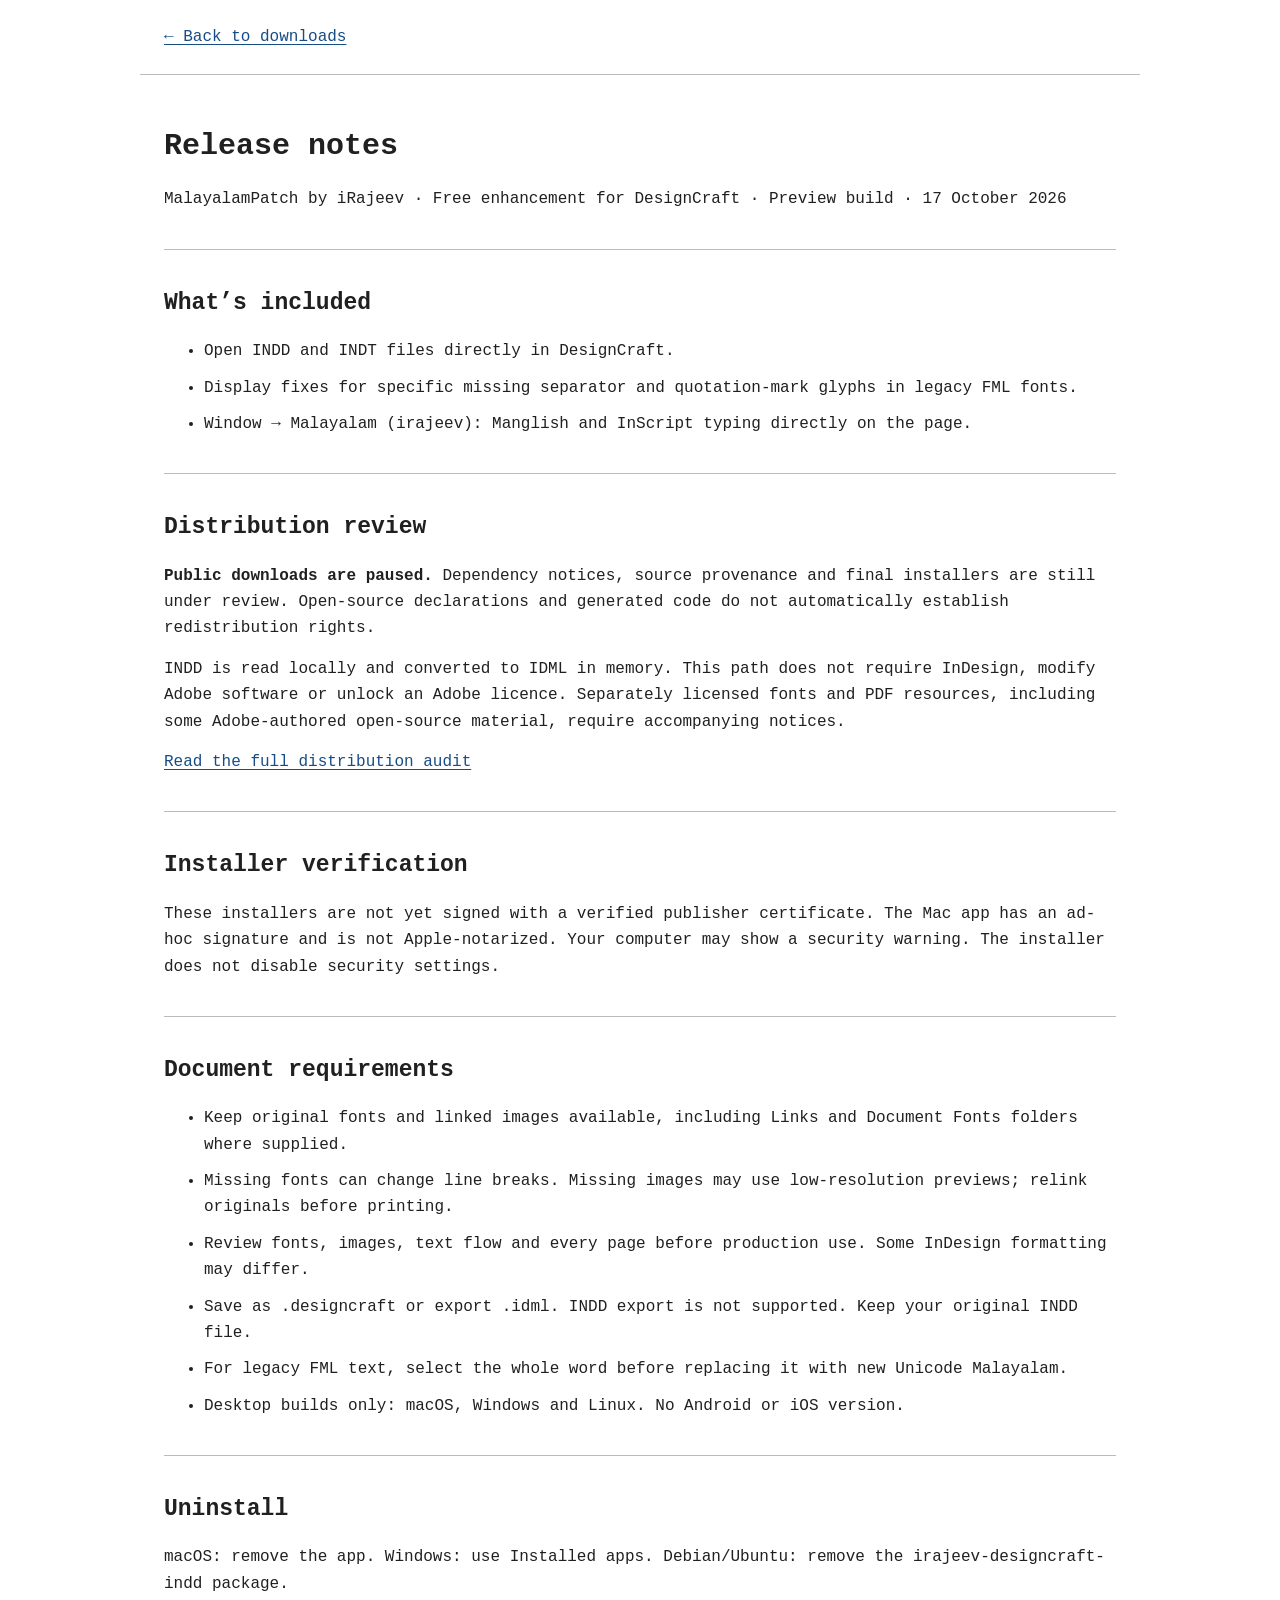
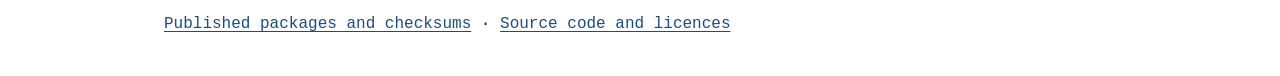
==== site/indd/release-notes.html @ 6ff1adff "Clarify iRajeev publisher identity and simplify public documentation" ====
<!doctype html><html lang="en"><head><meta charset="utf-8"><meta name="viewport" content="width=device-width,initial-scale=1"><title>Release notes — DesignCraft patch</title><link rel="stylesheet" href="./style.css?v=3"></head><body><header><a href="./">← Back to downloads</a></header><main><h1>Release notes</h1><p>MalayalamPatch by iRajeev · Free enhancement for DesignCraft · Preview build · 17 October 2026</p><section><h2>What’s included</h2><ul><li>Open INDD and INDT files directly in DesignCraft.</li><li>Display fixes for specific missing separator and quotation-mark glyphs in legacy FML fonts.</li><li>Window → Malayalam (irajeev): Manglish and InScript typing directly on the page.</li></ul></section><section><h2>Distribution review</h2><p><strong>Public downloads are paused.</strong> Dependency notices, source provenance and final installers are still under review. Open-source declarations and generated code do not automatically establish redistribution rights.</p><p>INDD is read locally and converted to IDML in memory. This path does not require InDesign, modify Adobe software or unlock an Adobe licence. Separately licensed fonts and PDF resources, including some Adobe-authored open-source material, require accompanying notices.</p><p><a href="https://github.com/heatcoder/designcraft-indd-patch/blob/main/audit/AUDIT.md">Read the full distribution audit</a></p></section><section><h2>Installer verification</h2><p>These installers are not yet signed with a verified publisher certificate. The Mac app has an ad-hoc signature and is not Apple-notarized. Your computer may show a security warning. The installer does not disable security settings.</p></section><section><h2>Document requirements</h2><ul><li>Keep original fonts and linked images available, including Links and Document Fonts folders where supplied.</li><li>Missing fonts can change line breaks. Missing images may use low-resolution previews; relink originals before printing.</li><li>Review fonts, images, text flow and every page before production use. Some InDesign formatting may differ.</li><li>Save as .designcraft or export .idml. INDD export is not supported. Keep your original INDD file.</li><li>For legacy FML text, select the whole word before replacing it with new Unicode Malayalam.</li><li>Desktop builds only: macOS, Windows and Linux. No Android or iOS version.</li></ul></section><section><h2>Uninstall</h2><p>macOS: remove the app. Windows: use Installed apps. Debian/Ubuntu: remove the irajeev-designcraft-indd package.</p></section><p><a href="https://github.com/heatcoder/designcraft-indd-patch/releases">Published packages and checksums</a> · <a href="https://github.com/heatcoder/designcraft-indd-patch">Source code and licences</a></p></main></body></html>
---- site/indd/style.css ----
*{box-sizing:border-box}html{scroll-behavior:smooth}body{margin:0;background:#fff;color:#202020;font:16px/1.65 Courier,'Courier New',monospace}header,main,footer{max-width:1000px;margin:auto;padding:24px}header{border-bottom:1px solid #bbb;display:flex;justify-content:space-between;gap:24px;flex-wrap:wrap}nav{display:flex;gap:20px;flex-wrap:wrap}a{color:#164d86;text-underline-offset:3px}h1{font-size:30px;line-height:1.3;margin:28px 0 20px}h2{font-size:23px;line-height:1.4}h3{font-size:18px}section{border-top:1px solid #bbb;margin-top:36px;padding-top:18px;scroll-margin-top:16px}article{margin:24px 0}p{margin:14px 0}.note{border-left:4px solid #777;background:#f4f4f4;padding:14px 18px}.selectors{display:flex;gap:20px;flex-wrap:wrap}label{display:flex;flex-direction:column;gap:6px;min-width:240px;flex:1}select,button{font:inherit;padding:11px 14px;border:1px solid #777;border-radius:3px;background:white;color:inherit}button{cursor:pointer;margin:8px 0}#download{background:#202020;color:white;border-color:#202020;font-weight:bold}button:disabled{opacity:.55;cursor:not-allowed}button[hidden]{display:none}button:focus-visible,select:focus-visible,a:focus-visible{outline:3px solid #2981bf;outline-offset:3px}.filename{overflow-wrap:anywhere;font-weight:bold}.small{font-size:14px;color:#555}.comparison{display:grid;grid-template-columns:1fr;gap:16px}figure{margin:0;border:1px solid #bbb;padding:12px}figcaption{font-weight:bold;margin-bottom:12px}figure img{display:block;width:100%;max-width:520px;height:auto;background:white}li{margin:10px 0}table{width:100%;border-collapse:collapse;display:block;overflow:auto}th,td{text-align:left;border:1px solid #aaa;padding:10px 14px}th{background:#f2f2f2}[lang=ml]{font-family:sans-serif;font-size:20px}footer{border-top:1px solid #bbb;margin-top:24px;font-size:14px}@media(max-width:600px){header,main,footer{padding:18px}h1{font-size:25px}h2{font-size:21px}nav{gap:12px;font-size:14px}label{min-width:100%}button{width:100%}}

.app-shot{margin:24px 0}.app-shot img{max-width:100%}
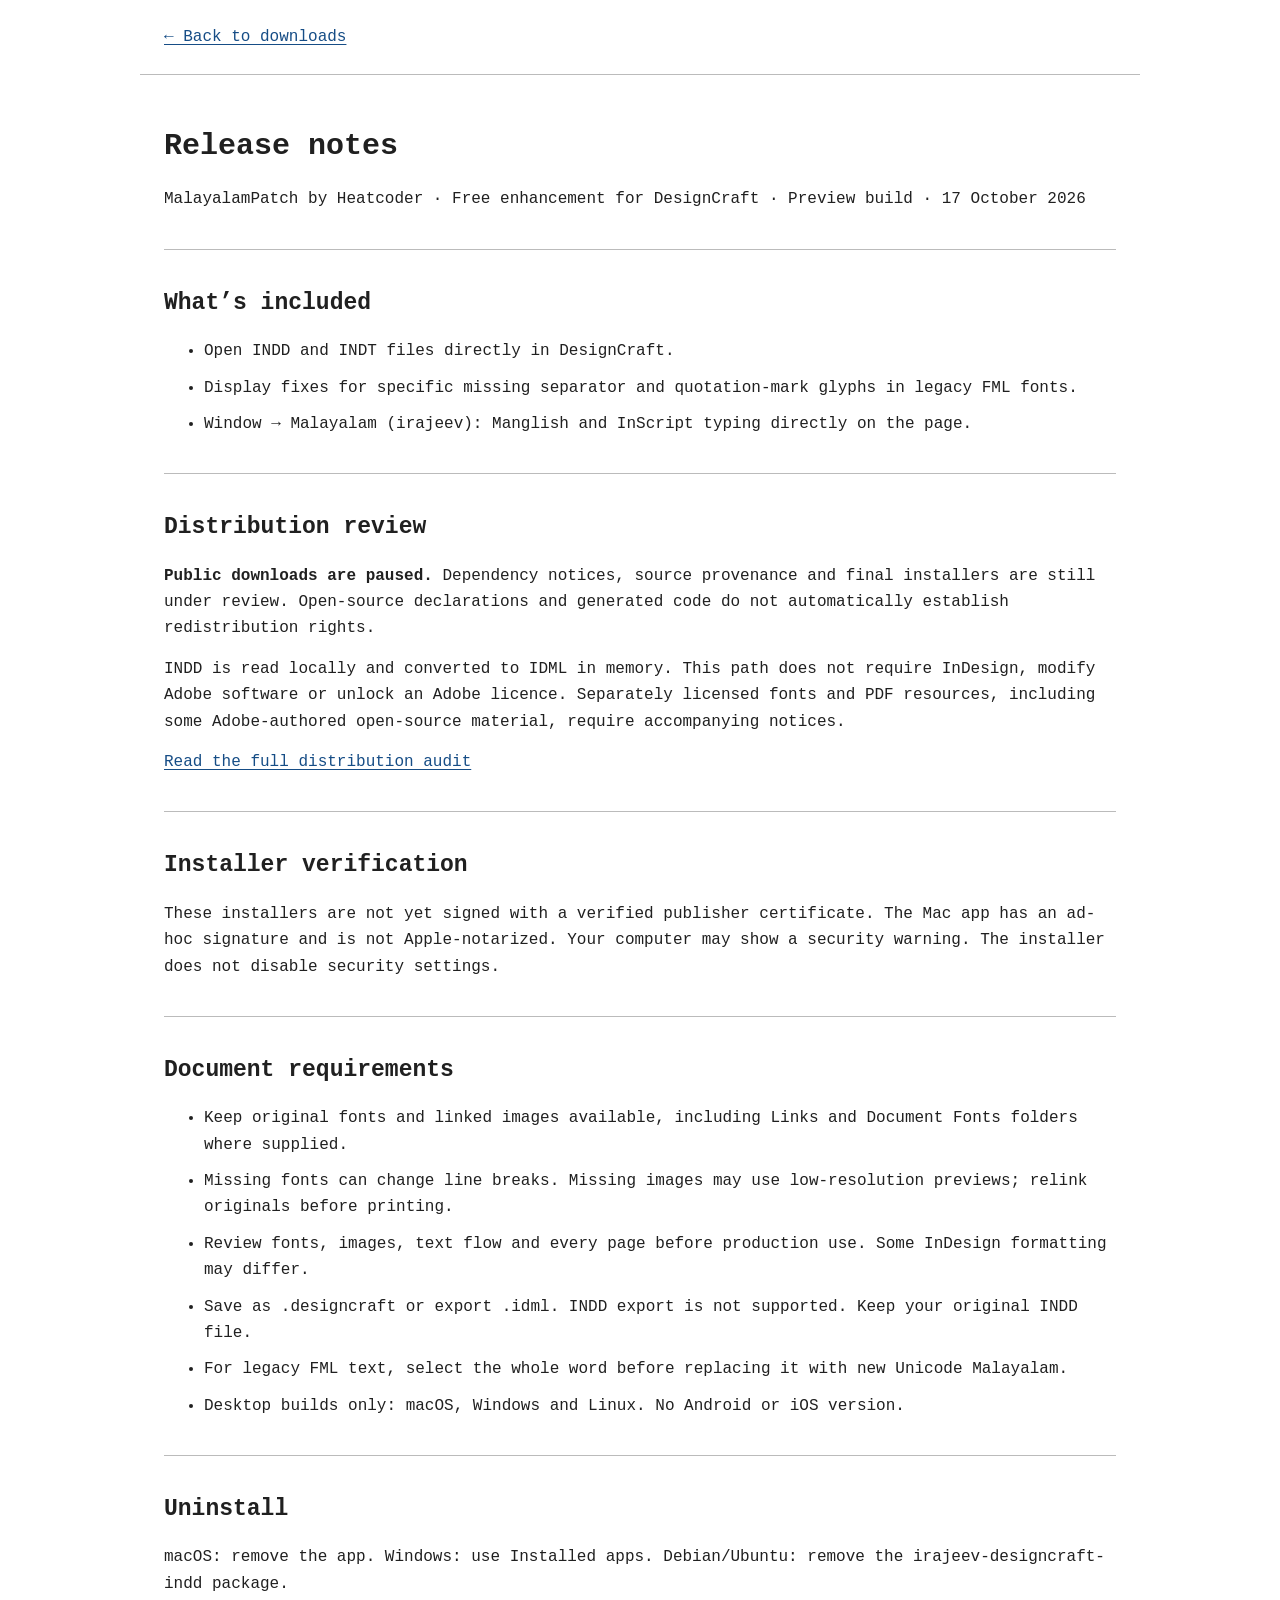
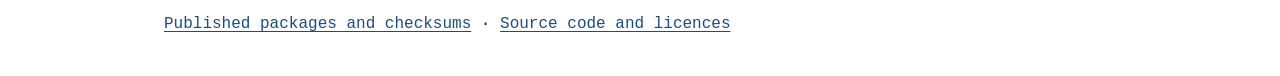
==== commit 439bf9a1: "Use Heatcoder publisher identity and enforce Typeit payload exclusion" ====
--- a/site/indd/release-notes.html
+++ b/site/indd/release-notes.html
@@ -1 +1 @@
-<!doctype html><html lang="en"><head><meta charset="utf-8"><meta name="viewport" content="width=device-width,initial-scale=1"><title>Release notes — DesignCraft patch</title><link rel="stylesheet" href="./style.css?v=3"></head><body><header><a href="./">← Back to downloads</a></header><main><h1>Release notes</h1><p>MalayalamPatch by iRajeev · Free enhancement for DesignCraft · Preview build · 17 October 2026</p><section><h2>What’s included</h2><ul><li>Open INDD and INDT files directly in DesignCraft.</li><li>Display fixes for specific missing separator and quotation-mark glyphs in legacy FML fonts.</li><li>Window → Malayalam (irajeev): Manglish and InScript typing directly on the page.</li></ul></section><section><h2>Distribution review</h2><p><strong>Public downloads are paused.</strong> Dependency notices, source provenance and final installers are still under review. Open-source declarations and generated code do not automatically establish redistribution rights.</p><p>INDD is read locally and converted to IDML in memory. This path does not require InDesign, modify Adobe software or unlock an Adobe licence. Separately licensed fonts and PDF resources, including some Adobe-authored open-source material, require accompanying notices.</p><p><a href="https://github.com/heatcoder/designcraft-indd-patch/blob/main/audit/AUDIT.md">Read the full distribution audit</a></p></section><section><h2>Installer verification</h2><p>These installers are not yet signed with a verified publisher certificate. The Mac app has an ad-hoc signature and is not Apple-notarized. Your computer may show a security warning. The installer does not disable security settings.</p></section><section><h2>Document requirements</h2><ul><li>Keep original fonts and linked images available, including Links and Document Fonts folders where supplied.</li><li>Missing fonts can change line breaks. Missing images may use low-resolution previews; relink originals before printing.</li><li>Review fonts, images, text flow and every page before production use. Some InDesign formatting may differ.</li><li>Save as .designcraft or export .idml. INDD export is not supported. Keep your original INDD file.</li><li>For legacy FML text, select the whole word before replacing it with new Unicode Malayalam.</li><li>Desktop builds only: macOS, Windows and Linux. No Android or iOS version.</li></ul></section><section><h2>Uninstall</h2><p>macOS: remove the app. Windows: use Installed apps. Debian/Ubuntu: remove the irajeev-designcraft-indd package.</p></section><p><a href="https://github.com/heatcoder/designcraft-indd-patch/releases">Published packages and checksums</a> · <a href="https://github.com/heatcoder/designcraft-indd-patch">Source code and licences</a></p></main></body></html>+<!doctype html><html lang="en"><head><meta charset="utf-8"><meta name="viewport" content="width=device-width,initial-scale=1"><title>Release notes — DesignCraft patch</title><link rel="stylesheet" href="./style.css?v=3"></head><body><header><a href="./">← Back to downloads</a></header><main><h1>Release notes</h1><p>MalayalamPatch by Heatcoder · Free enhancement for DesignCraft · Preview build · 17 October 2026</p><section><h2>What’s included</h2><ul><li>Open INDD and INDT files directly in DesignCraft.</li><li>Display fixes for specific missing separator and quotation-mark glyphs in legacy FML fonts.</li><li>Window → Malayalam (irajeev): Manglish and InScript typing directly on the page.</li></ul></section><section><h2>Distribution review</h2><p><strong>Public downloads are paused.</strong> Dependency notices, source provenance and final installers are still under review. Open-source declarations and generated code do not automatically establish redistribution rights.</p><p>INDD is read locally and converted to IDML in memory. This path does not require InDesign, modify Adobe software or unlock an Adobe licence. Separately licensed fonts and PDF resources, including some Adobe-authored open-source material, require accompanying notices.</p><p><a href="https://github.com/heatcoder/designcraft-indd-patch/blob/main/audit/AUDIT.md">Read the full distribution audit</a></p></section><section><h2>Installer verification</h2><p>These installers are not yet signed with a verified publisher certificate. The Mac app has an ad-hoc signature and is not Apple-notarized. Your computer may show a security warning. The installer does not disable security settings.</p></section><section><h2>Document requirements</h2><ul><li>Keep original fonts and linked images available, including Links and Document Fonts folders where supplied.</li><li>Missing fonts can change line breaks. Missing images may use low-resolution previews; relink originals before printing.</li><li>Review fonts, images, text flow and every page before production use. Some InDesign formatting may differ.</li><li>Save as .designcraft or export .idml. INDD export is not supported. Keep your original INDD file.</li><li>For legacy FML text, select the whole word before replacing it with new Unicode Malayalam.</li><li>Desktop builds only: macOS, Windows and Linux. No Android or iOS version.</li></ul></section><section><h2>Uninstall</h2><p>macOS: remove the app. Windows: use Installed apps. Debian/Ubuntu: remove the irajeev-designcraft-indd package.</p></section><p><a href="https://github.com/heatcoder/designcraft-indd-patch/releases">Published packages and checksums</a> · <a href="https://github.com/heatcoder/designcraft-indd-patch">Source code and licences</a></p></main></body></html>
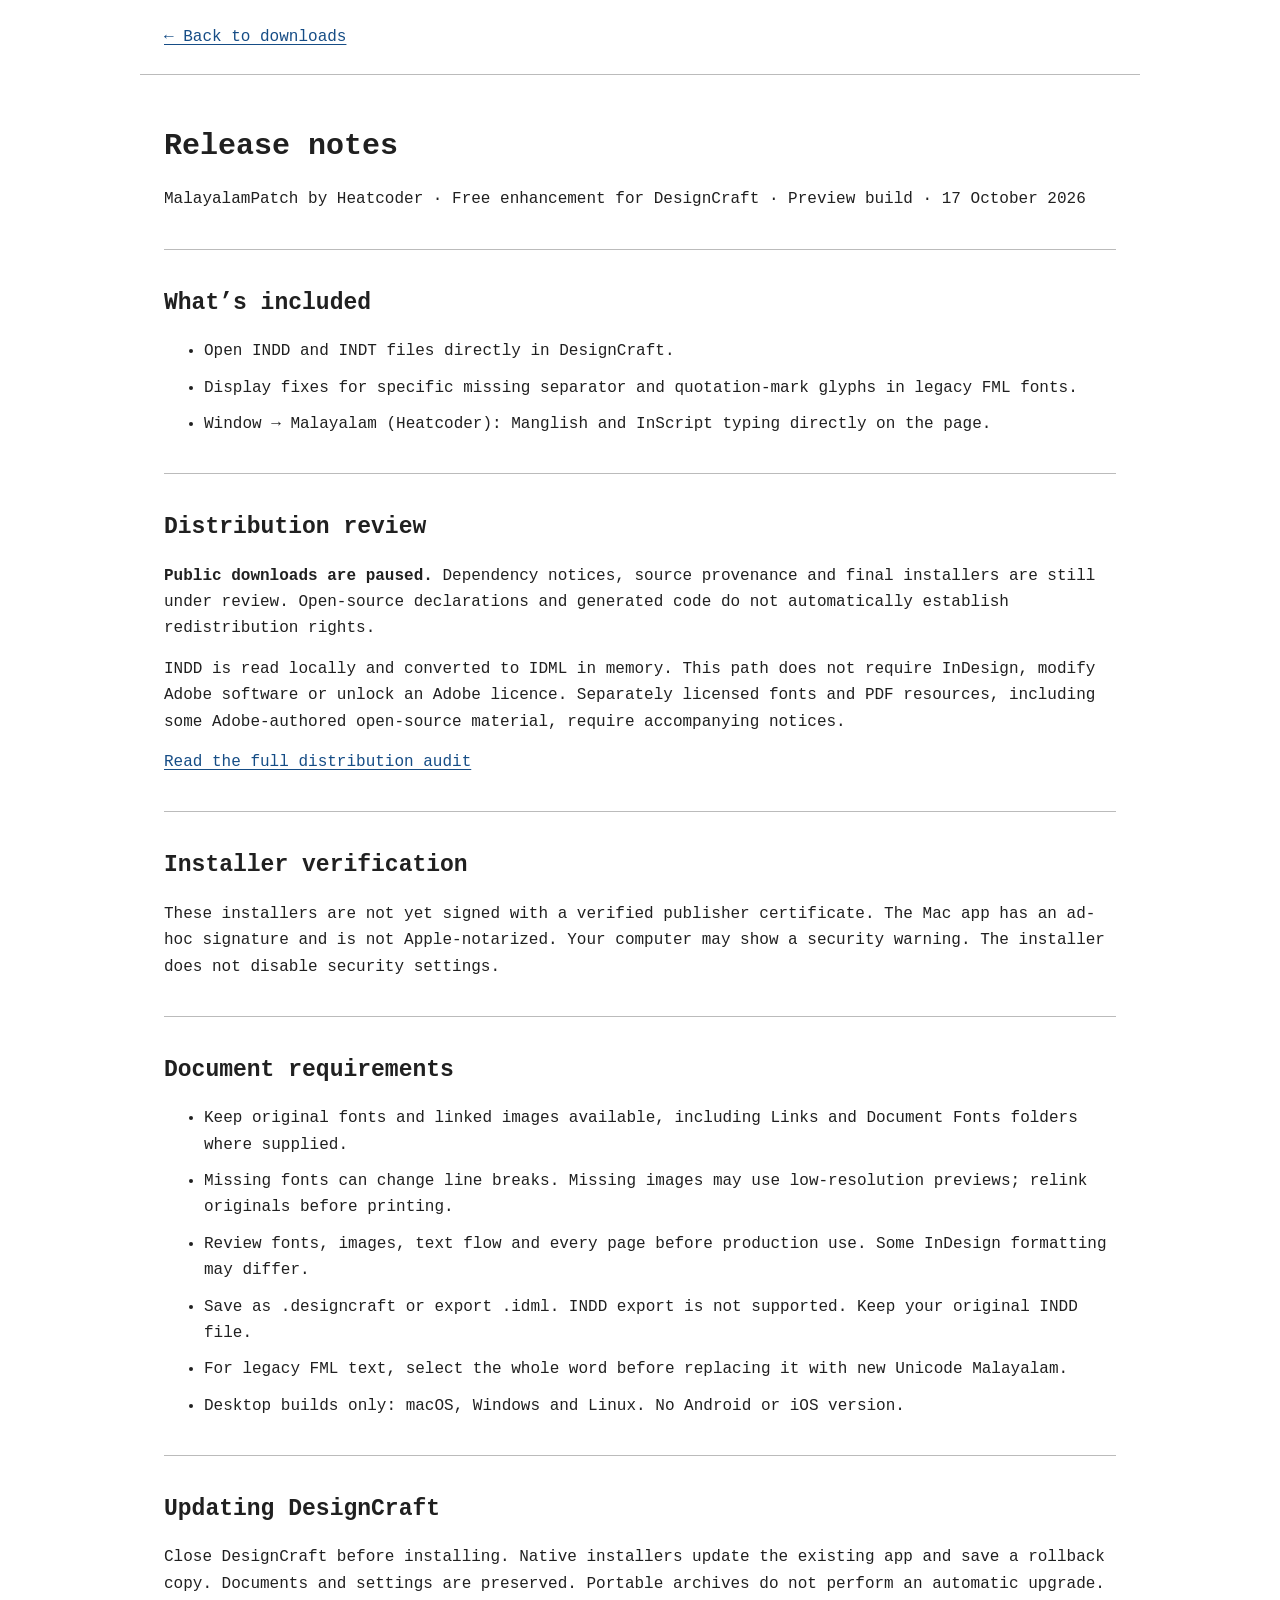
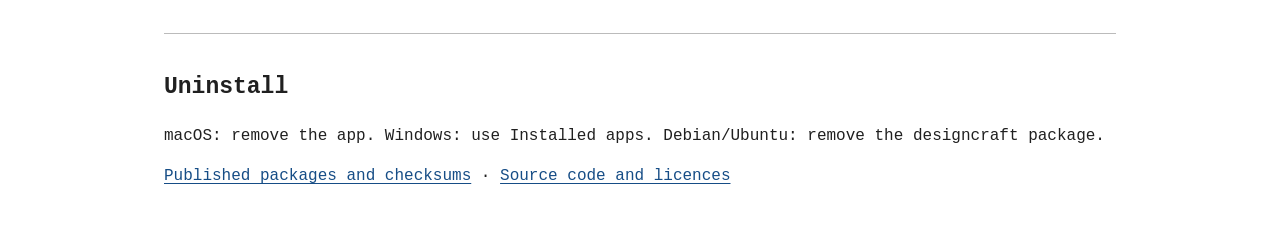
==== commit 29dec18d: "Update existing DesignCraft installations with backups and Heatcoder branding" ====
--- a/site/indd/release-notes.html
+++ b/site/indd/release-notes.html
@@ -1 +1 @@
-<!doctype html><html lang="en"><head><meta charset="utf-8"><meta name="viewport" content="width=device-width,initial-scale=1"><title>Release notes — DesignCraft patch</title><link rel="stylesheet" href="./style.css?v=3"></head><body><header><a href="./">← Back to downloads</a></header><main><h1>Release notes</h1><p>MalayalamPatch by Heatcoder · Free enhancement for DesignCraft · Preview build · 17 October 2026</p><section><h2>What’s included</h2><ul><li>Open INDD and INDT files directly in DesignCraft.</li><li>Display fixes for specific missing separator and quotation-mark glyphs in legacy FML fonts.</li><li>Window → Malayalam (irajeev): Manglish and InScript typing directly on the page.</li></ul></section><section><h2>Distribution review</h2><p><strong>Public downloads are paused.</strong> Dependency notices, source provenance and final installers are still under review. Open-source declarations and generated code do not automatically establish redistribution rights.</p><p>INDD is read locally and converted to IDML in memory. This path does not require InDesign, modify Adobe software or unlock an Adobe licence. Separately licensed fonts and PDF resources, including some Adobe-authored open-source material, require accompanying notices.</p><p><a href="https://github.com/heatcoder/designcraft-indd-patch/blob/main/audit/AUDIT.md">Read the full distribution audit</a></p></section><section><h2>Installer verification</h2><p>These installers are not yet signed with a verified publisher certificate. The Mac app has an ad-hoc signature and is not Apple-notarized. Your computer may show a security warning. The installer does not disable security settings.</p></section><section><h2>Document requirements</h2><ul><li>Keep original fonts and linked images available, including Links and Document Fonts folders where supplied.</li><li>Missing fonts can change line breaks. Missing images may use low-resolution previews; relink originals before printing.</li><li>Review fonts, images, text flow and every page before production use. Some InDesign formatting may differ.</li><li>Save as .designcraft or export .idml. INDD export is not supported. Keep your original INDD file.</li><li>For legacy FML text, select the whole word before replacing it with new Unicode Malayalam.</li><li>Desktop builds only: macOS, Windows and Linux. No Android or iOS version.</li></ul></section><section><h2>Uninstall</h2><p>macOS: remove the app. Windows: use Installed apps. Debian/Ubuntu: remove the irajeev-designcraft-indd package.</p></section><p><a href="https://github.com/heatcoder/designcraft-indd-patch/releases">Published packages and checksums</a> · <a href="https://github.com/heatcoder/designcraft-indd-patch">Source code and licences</a></p></main></body></html>+<!doctype html><html lang="en"><head><meta charset="utf-8"><meta name="viewport" content="width=device-width,initial-scale=1"><title>Release notes — DesignCraft patch</title><link rel="stylesheet" href="./style.css?v=3"></head><body><header><a href="./">← Back to downloads</a></header><main><h1>Release notes</h1><p>MalayalamPatch by Heatcoder · Free enhancement for DesignCraft · Preview build · 17 October 2026</p><section><h2>What’s included</h2><ul><li>Open INDD and INDT files directly in DesignCraft.</li><li>Display fixes for specific missing separator and quotation-mark glyphs in legacy FML fonts.</li><li>Window → Malayalam (Heatcoder): Manglish and InScript typing directly on the page.</li></ul></section><section><h2>Distribution review</h2><p><strong>Public downloads are paused.</strong> Dependency notices, source provenance and final installers are still under review. Open-source declarations and generated code do not automatically establish redistribution rights.</p><p>INDD is read locally and converted to IDML in memory. This path does not require InDesign, modify Adobe software or unlock an Adobe licence. Separately licensed fonts and PDF resources, including some Adobe-authored open-source material, require accompanying notices.</p><p><a href="https://github.com/heatcoder/designcraft-indd-patch/blob/main/audit/AUDIT.md">Read the full distribution audit</a></p></section><section><h2>Installer verification</h2><p>These installers are not yet signed with a verified publisher certificate. The Mac app has an ad-hoc signature and is not Apple-notarized. Your computer may show a security warning. The installer does not disable security settings.</p></section><section><h2>Document requirements</h2><ul><li>Keep original fonts and linked images available, including Links and Document Fonts folders where supplied.</li><li>Missing fonts can change line breaks. Missing images may use low-resolution previews; relink originals before printing.</li><li>Review fonts, images, text flow and every page before production use. Some InDesign formatting may differ.</li><li>Save as .designcraft or export .idml. INDD export is not supported. Keep your original INDD file.</li><li>For legacy FML text, select the whole word before replacing it with new Unicode Malayalam.</li><li>Desktop builds only: macOS, Windows and Linux. No Android or iOS version.</li></ul></section><section><h2>Updating DesignCraft</h2><p>Close DesignCraft before installing. Native installers update the existing app and save a rollback copy. Documents and settings are preserved. Portable archives do not perform an automatic upgrade.</p></section><section><h2>Uninstall</h2><p>macOS: remove the app. Windows: use Installed apps. Debian/Ubuntu: remove the designcraft package.</p></section><p><a href="https://github.com/heatcoder/designcraft-indd-patch/releases">Published packages and checksums</a> · <a href="https://github.com/heatcoder/designcraft-indd-patch">Source code and licences</a></p></main></body></html>
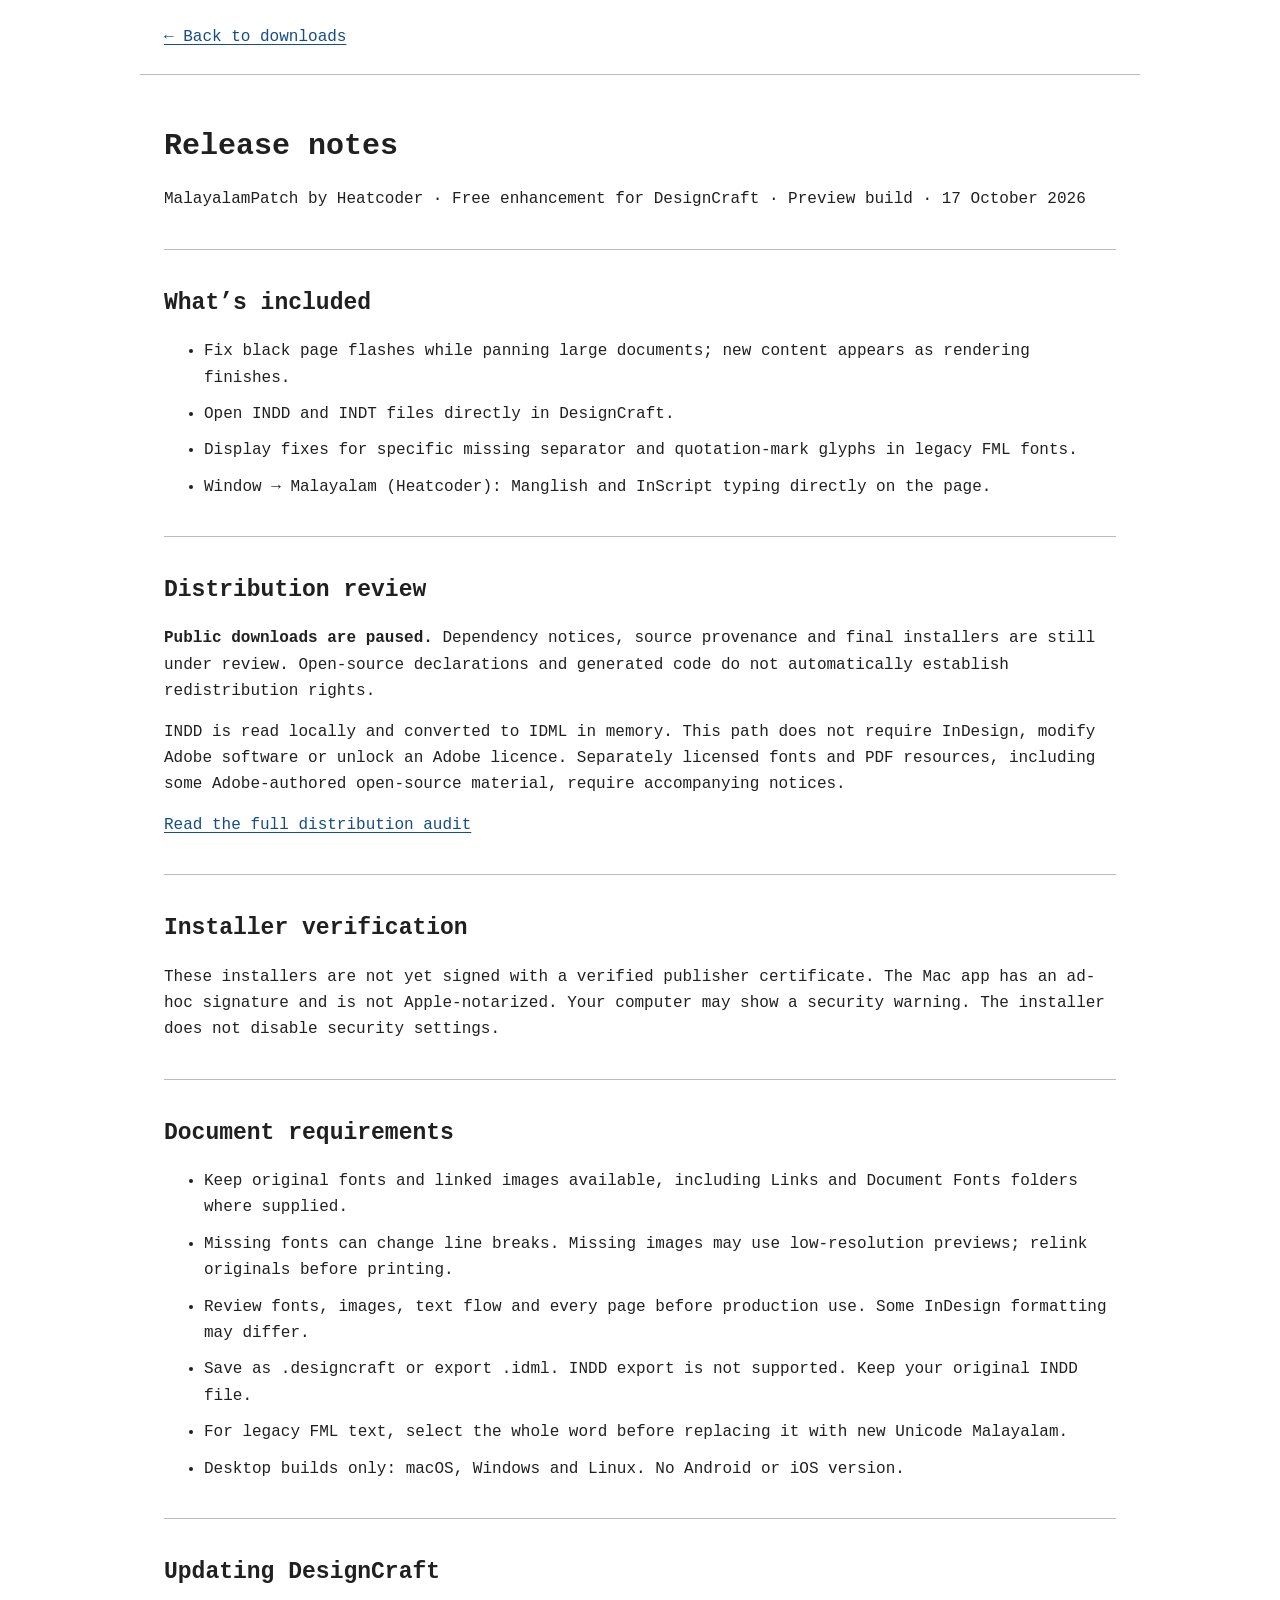
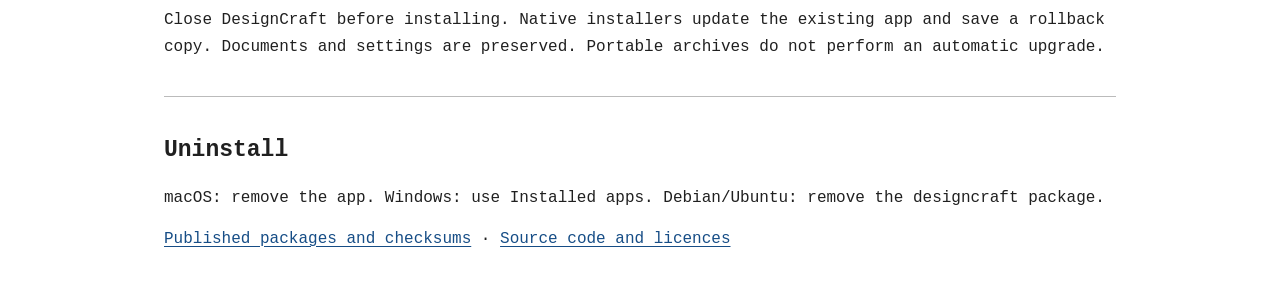
==== commit ca833597: "Fix black page flashes during pending pan renders and use Heatcoder throughout" ====
--- a/site/indd/release-notes.html
+++ b/site/indd/release-notes.html
@@ -1 +1 @@
-<!doctype html><html lang="en"><head><meta charset="utf-8"><meta name="viewport" content="width=device-width,initial-scale=1"><title>Release notes — DesignCraft patch</title><link rel="stylesheet" href="./style.css?v=3"></head><body><header><a href="./">← Back to downloads</a></header><main><h1>Release notes</h1><p>MalayalamPatch by Heatcoder · Free enhancement for DesignCraft · Preview build · 17 October 2026</p><section><h2>What’s included</h2><ul><li>Open INDD and INDT files directly in DesignCraft.</li><li>Display fixes for specific missing separator and quotation-mark glyphs in legacy FML fonts.</li><li>Window → Malayalam (Heatcoder): Manglish and InScript typing directly on the page.</li></ul></section><section><h2>Distribution review</h2><p><strong>Public downloads are paused.</strong> Dependency notices, source provenance and final installers are still under review. Open-source declarations and generated code do not automatically establish redistribution rights.</p><p>INDD is read locally and converted to IDML in memory. This path does not require InDesign, modify Adobe software or unlock an Adobe licence. Separately licensed fonts and PDF resources, including some Adobe-authored open-source material, require accompanying notices.</p><p><a href="https://github.com/heatcoder/designcraft-indd-patch/blob/main/audit/AUDIT.md">Read the full distribution audit</a></p></section><section><h2>Installer verification</h2><p>These installers are not yet signed with a verified publisher certificate. The Mac app has an ad-hoc signature and is not Apple-notarized. Your computer may show a security warning. The installer does not disable security settings.</p></section><section><h2>Document requirements</h2><ul><li>Keep original fonts and linked images available, including Links and Document Fonts folders where supplied.</li><li>Missing fonts can change line breaks. Missing images may use low-resolution previews; relink originals before printing.</li><li>Review fonts, images, text flow and every page before production use. Some InDesign formatting may differ.</li><li>Save as .designcraft or export .idml. INDD export is not supported. Keep your original INDD file.</li><li>For legacy FML text, select the whole word before replacing it with new Unicode Malayalam.</li><li>Desktop builds only: macOS, Windows and Linux. No Android or iOS version.</li></ul></section><section><h2>Updating DesignCraft</h2><p>Close DesignCraft before installing. Native installers update the existing app and save a rollback copy. Documents and settings are preserved. Portable archives do not perform an automatic upgrade.</p></section><section><h2>Uninstall</h2><p>macOS: remove the app. Windows: use Installed apps. Debian/Ubuntu: remove the designcraft package.</p></section><p><a href="https://github.com/heatcoder/designcraft-indd-patch/releases">Published packages and checksums</a> · <a href="https://github.com/heatcoder/designcraft-indd-patch">Source code and licences</a></p></main></body></html>+<!doctype html><html lang="en"><head><meta charset="utf-8"><meta name="viewport" content="width=device-width,initial-scale=1"><title>Release notes — DesignCraft patch</title><link rel="stylesheet" href="./style.css?v=3"></head><body><header><a href="./">← Back to downloads</a></header><main><h1>Release notes</h1><p>MalayalamPatch by Heatcoder · Free enhancement for DesignCraft · Preview build · 17 October 2026</p><section><h2>What’s included</h2><ul><li>Fix black page flashes while panning large documents; new content appears as rendering finishes.</li><li>Open INDD and INDT files directly in DesignCraft.</li><li>Display fixes for specific missing separator and quotation-mark glyphs in legacy FML fonts.</li><li>Window → Malayalam (Heatcoder): Manglish and InScript typing directly on the page.</li></ul></section><section><h2>Distribution review</h2><p><strong>Public downloads are paused.</strong> Dependency notices, source provenance and final installers are still under review. Open-source declarations and generated code do not automatically establish redistribution rights.</p><p>INDD is read locally and converted to IDML in memory. This path does not require InDesign, modify Adobe software or unlock an Adobe licence. Separately licensed fonts and PDF resources, including some Adobe-authored open-source material, require accompanying notices.</p><p><a href="https://github.com/heatcoder/designcraft-indd-patch/blob/main/audit/AUDIT.md">Read the full distribution audit</a></p></section><section><h2>Installer verification</h2><p>These installers are not yet signed with a verified publisher certificate. The Mac app has an ad-hoc signature and is not Apple-notarized. Your computer may show a security warning. The installer does not disable security settings.</p></section><section><h2>Document requirements</h2><ul><li>Keep original fonts and linked images available, including Links and Document Fonts folders where supplied.</li><li>Missing fonts can change line breaks. Missing images may use low-resolution previews; relink originals before printing.</li><li>Review fonts, images, text flow and every page before production use. Some InDesign formatting may differ.</li><li>Save as .designcraft or export .idml. INDD export is not supported. Keep your original INDD file.</li><li>For legacy FML text, select the whole word before replacing it with new Unicode Malayalam.</li><li>Desktop builds only: macOS, Windows and Linux. No Android or iOS version.</li></ul></section><section><h2>Updating DesignCraft</h2><p>Close DesignCraft before installing. Native installers update the existing app and save a rollback copy. Documents and settings are preserved. Portable archives do not perform an automatic upgrade.</p></section><section><h2>Uninstall</h2><p>macOS: remove the app. Windows: use Installed apps. Debian/Ubuntu: remove the designcraft package.</p></section><p><a href="https://github.com/heatcoder/designcraft-indd-patch/releases">Published packages and checksums</a> · <a href="https://github.com/heatcoder/designcraft-indd-patch">Source code and licences</a></p></main></body></html>
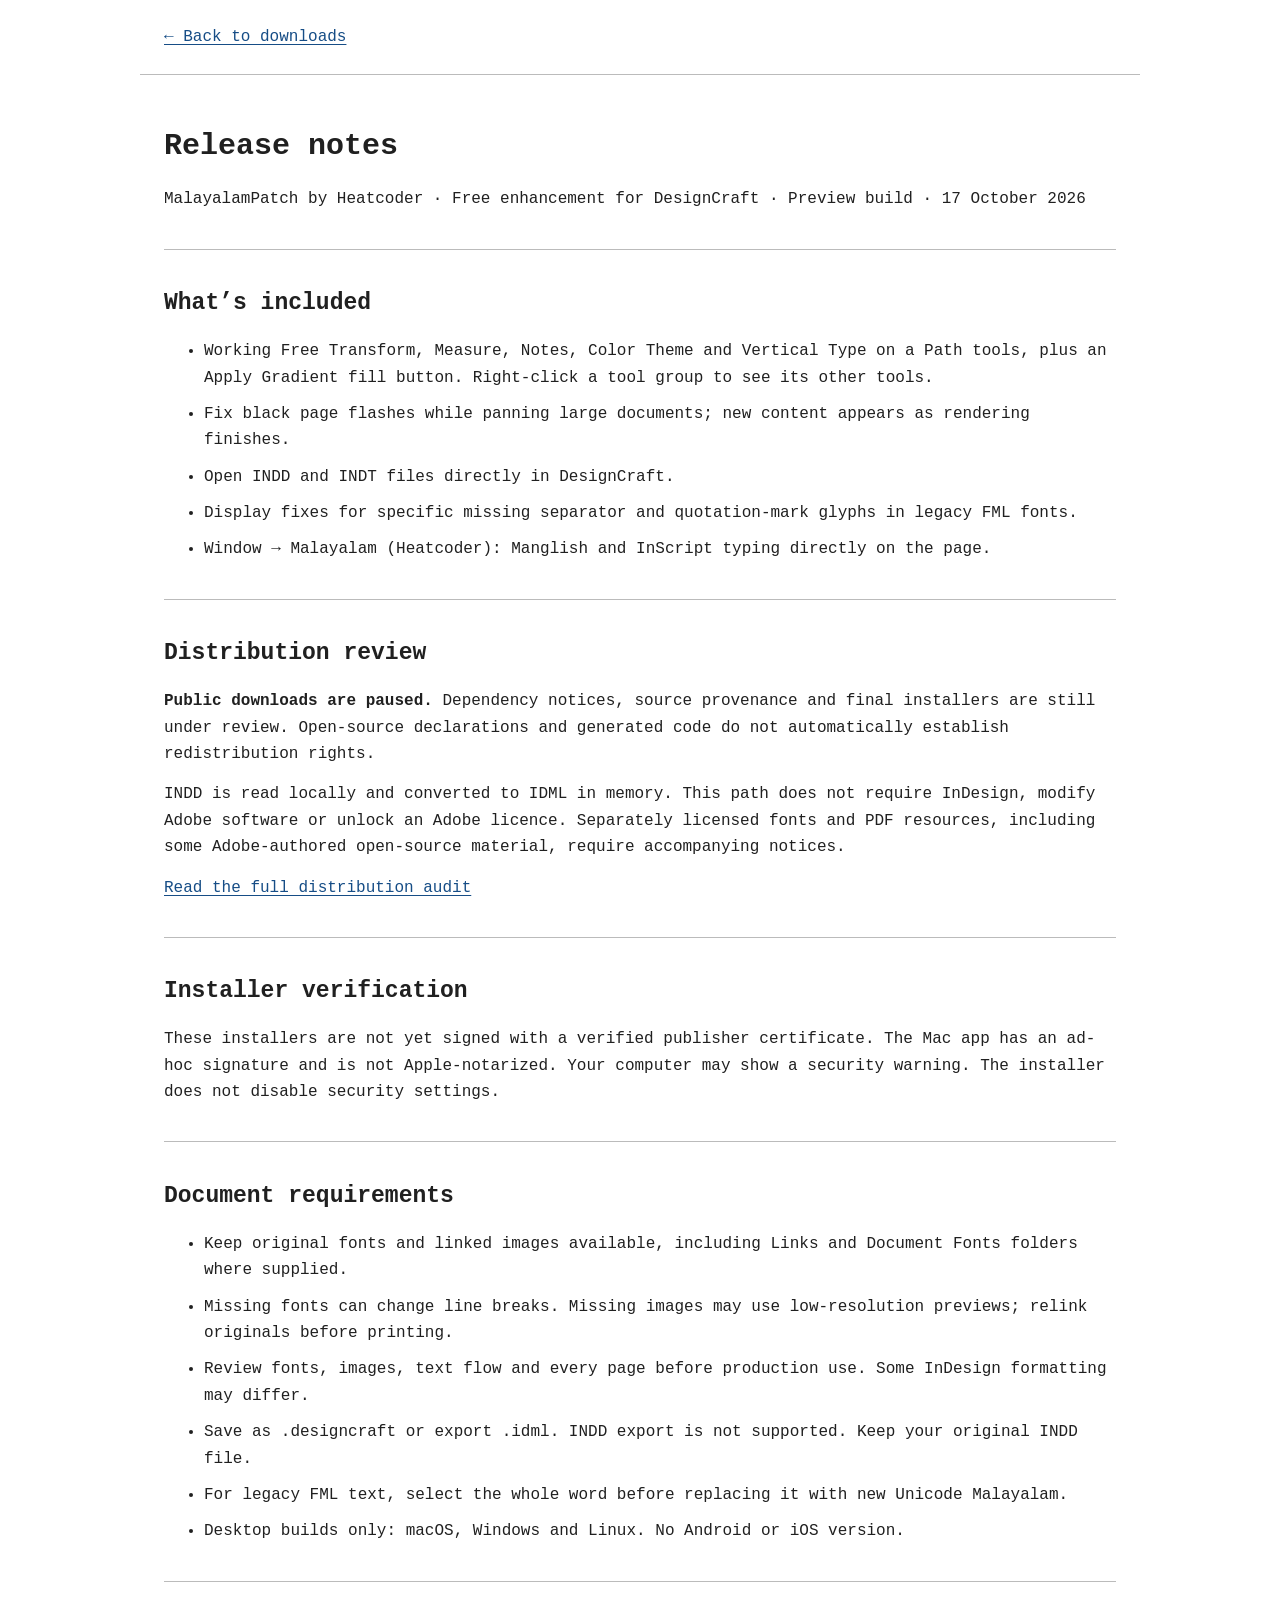
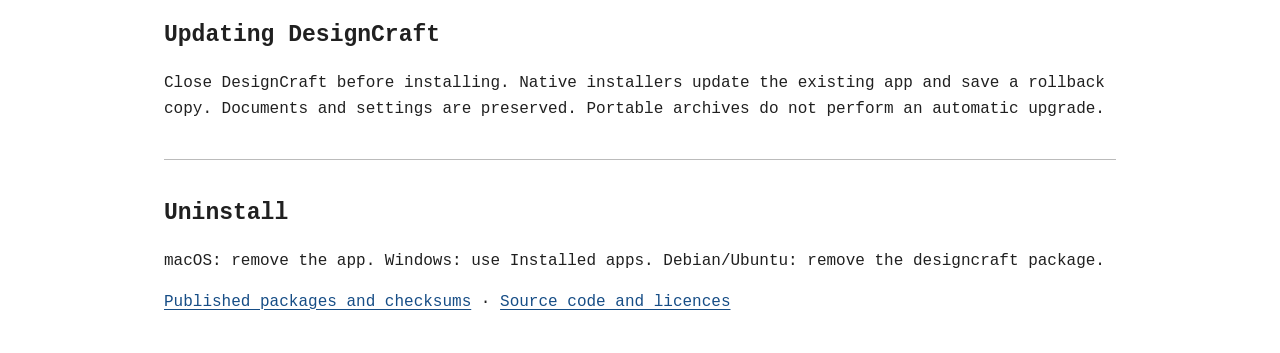
==== commit efdfc612: "Implement inactive toolbar tools and verify replacement installer candidate .7" ====
--- a/site/indd/release-notes.html
+++ b/site/indd/release-notes.html
@@ -1 +1 @@
-<!doctype html><html lang="en"><head><meta charset="utf-8"><meta name="viewport" content="width=device-width,initial-scale=1"><title>Release notes — DesignCraft patch</title><link rel="stylesheet" href="./style.css?v=3"></head><body><header><a href="./">← Back to downloads</a></header><main><h1>Release notes</h1><p>MalayalamPatch by Heatcoder · Free enhancement for DesignCraft · Preview build · 17 October 2026</p><section><h2>What’s included</h2><ul><li>Fix black page flashes while panning large documents; new content appears as rendering finishes.</li><li>Open INDD and INDT files directly in DesignCraft.</li><li>Display fixes for specific missing separator and quotation-mark glyphs in legacy FML fonts.</li><li>Window → Malayalam (Heatcoder): Manglish and InScript typing directly on the page.</li></ul></section><section><h2>Distribution review</h2><p><strong>Public downloads are paused.</strong> Dependency notices, source provenance and final installers are still under review. Open-source declarations and generated code do not automatically establish redistribution rights.</p><p>INDD is read locally and converted to IDML in memory. This path does not require InDesign, modify Adobe software or unlock an Adobe licence. Separately licensed fonts and PDF resources, including some Adobe-authored open-source material, require accompanying notices.</p><p><a href="https://github.com/heatcoder/designcraft-indd-patch/blob/main/audit/AUDIT.md">Read the full distribution audit</a></p></section><section><h2>Installer verification</h2><p>These installers are not yet signed with a verified publisher certificate. The Mac app has an ad-hoc signature and is not Apple-notarized. Your computer may show a security warning. The installer does not disable security settings.</p></section><section><h2>Document requirements</h2><ul><li>Keep original fonts and linked images available, including Links and Document Fonts folders where supplied.</li><li>Missing fonts can change line breaks. Missing images may use low-resolution previews; relink originals before printing.</li><li>Review fonts, images, text flow and every page before production use. Some InDesign formatting may differ.</li><li>Save as .designcraft or export .idml. INDD export is not supported. Keep your original INDD file.</li><li>For legacy FML text, select the whole word before replacing it with new Unicode Malayalam.</li><li>Desktop builds only: macOS, Windows and Linux. No Android or iOS version.</li></ul></section><section><h2>Updating DesignCraft</h2><p>Close DesignCraft before installing. Native installers update the existing app and save a rollback copy. Documents and settings are preserved. Portable archives do not perform an automatic upgrade.</p></section><section><h2>Uninstall</h2><p>macOS: remove the app. Windows: use Installed apps. Debian/Ubuntu: remove the designcraft package.</p></section><p><a href="https://github.com/heatcoder/designcraft-indd-patch/releases">Published packages and checksums</a> · <a href="https://github.com/heatcoder/designcraft-indd-patch">Source code and licences</a></p></main></body></html>+<!doctype html><html lang="en"><head><meta charset="utf-8"><meta name="viewport" content="width=device-width,initial-scale=1"><title>Release notes — DesignCraft patch</title><link rel="stylesheet" href="./style.css?v=3"></head><body><header><a href="./">← Back to downloads</a></header><main><h1>Release notes</h1><p>MalayalamPatch by Heatcoder · Free enhancement for DesignCraft · Preview build · 17 October 2026</p><section><h2>What’s included</h2><ul><li>Working Free Transform, Measure, Notes, Color Theme and Vertical Type on a Path tools, plus an Apply Gradient fill button. Right-click a tool group to see its other tools.</li><li>Fix black page flashes while panning large documents; new content appears as rendering finishes.</li><li>Open INDD and INDT files directly in DesignCraft.</li><li>Display fixes for specific missing separator and quotation-mark glyphs in legacy FML fonts.</li><li>Window → Malayalam (Heatcoder): Manglish and InScript typing directly on the page.</li></ul></section><section><h2>Distribution review</h2><p><strong>Public downloads are paused.</strong> Dependency notices, source provenance and final installers are still under review. Open-source declarations and generated code do not automatically establish redistribution rights.</p><p>INDD is read locally and converted to IDML in memory. This path does not require InDesign, modify Adobe software or unlock an Adobe licence. Separately licensed fonts and PDF resources, including some Adobe-authored open-source material, require accompanying notices.</p><p><a href="https://github.com/heatcoder/designcraft-indd-patch/blob/main/audit/AUDIT.md">Read the full distribution audit</a></p></section><section><h2>Installer verification</h2><p>These installers are not yet signed with a verified publisher certificate. The Mac app has an ad-hoc signature and is not Apple-notarized. Your computer may show a security warning. The installer does not disable security settings.</p></section><section><h2>Document requirements</h2><ul><li>Keep original fonts and linked images available, including Links and Document Fonts folders where supplied.</li><li>Missing fonts can change line breaks. Missing images may use low-resolution previews; relink originals before printing.</li><li>Review fonts, images, text flow and every page before production use. Some InDesign formatting may differ.</li><li>Save as .designcraft or export .idml. INDD export is not supported. Keep your original INDD file.</li><li>For legacy FML text, select the whole word before replacing it with new Unicode Malayalam.</li><li>Desktop builds only: macOS, Windows and Linux. No Android or iOS version.</li></ul></section><section><h2>Updating DesignCraft</h2><p>Close DesignCraft before installing. Native installers update the existing app and save a rollback copy. Documents and settings are preserved. Portable archives do not perform an automatic upgrade.</p></section><section><h2>Uninstall</h2><p>macOS: remove the app. Windows: use Installed apps. Debian/Ubuntu: remove the designcraft package.</p></section><p><a href="https://github.com/heatcoder/designcraft-indd-patch/releases">Published packages and checksums</a> · <a href="https://github.com/heatcoder/designcraft-indd-patch">Source code and licences</a></p></main></body></html>
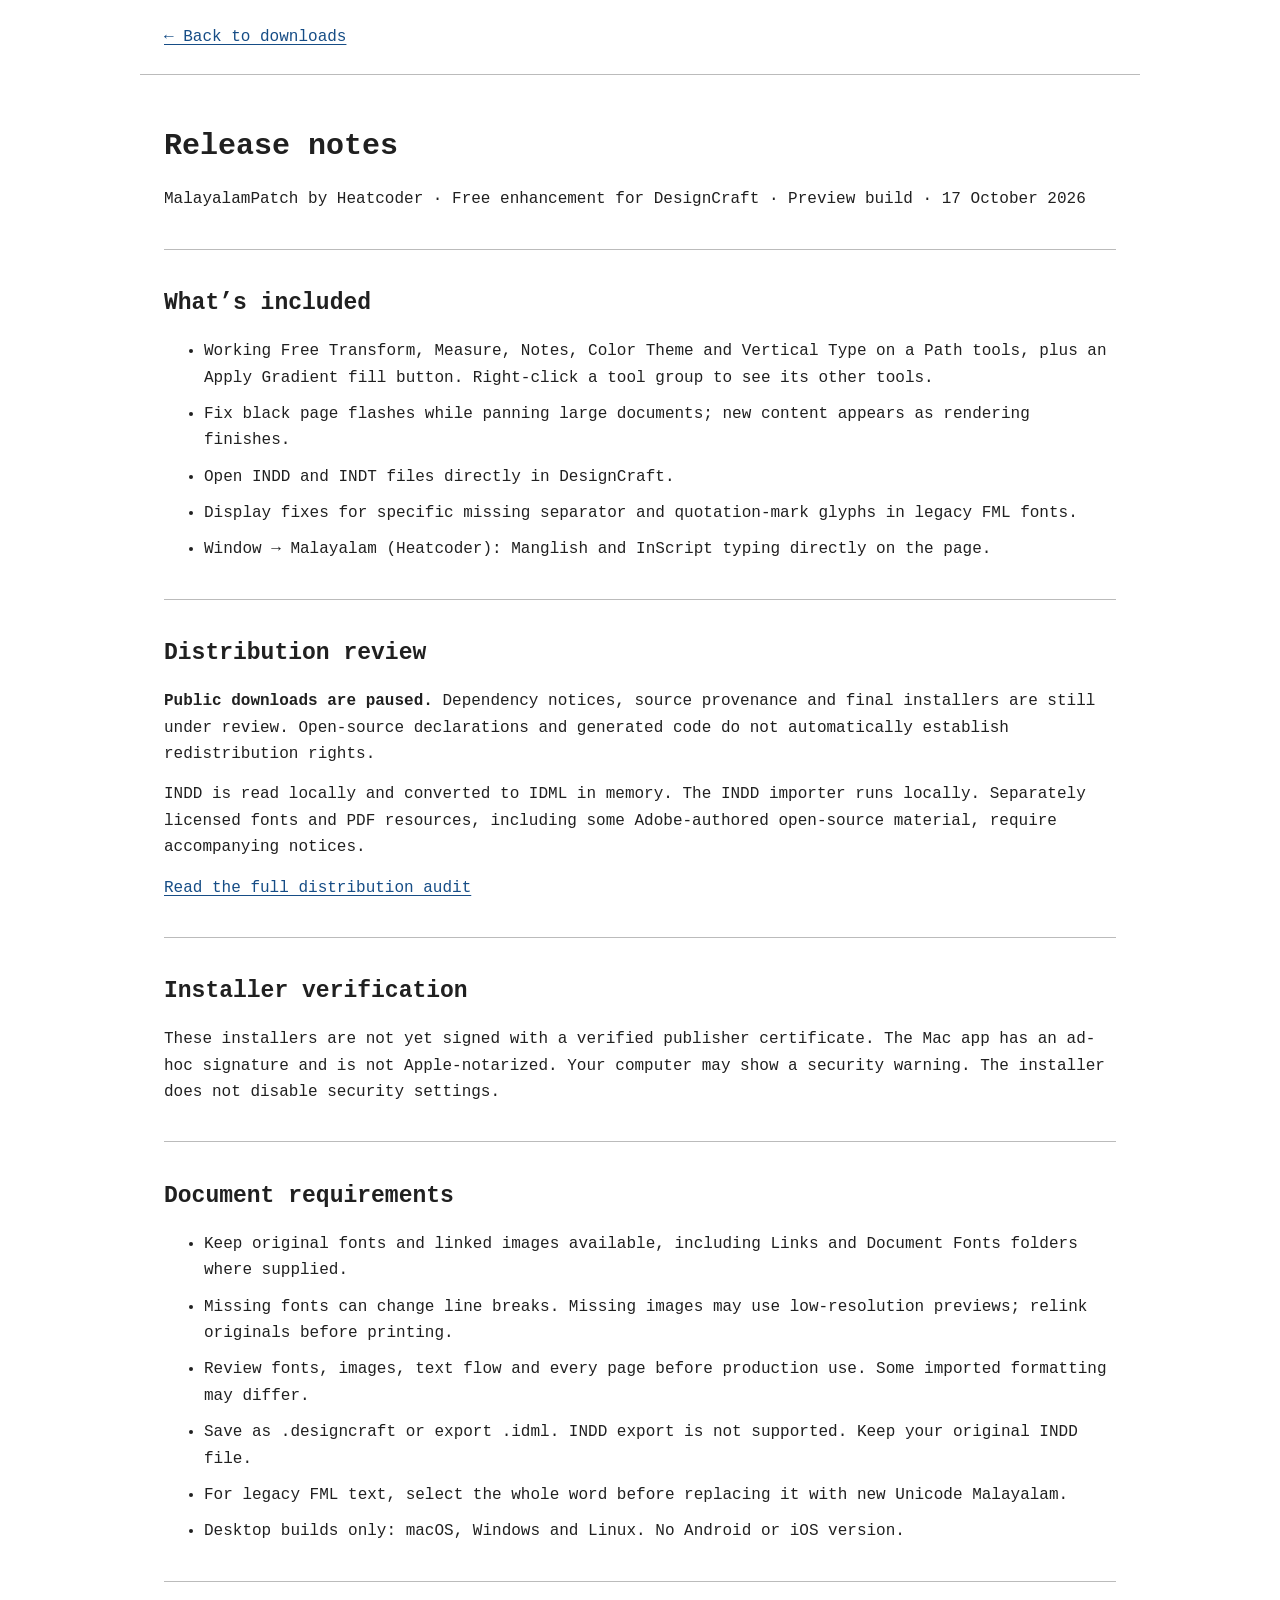
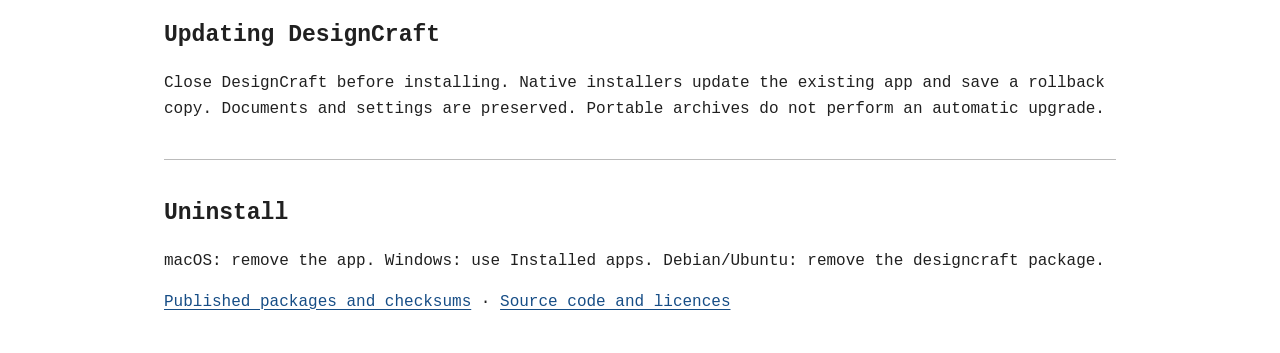
==== commit a2c22aa1: "Use INDD format wording in product pages, app labels and installers" ====
--- a/site/indd/release-notes.html
+++ b/site/indd/release-notes.html
@@ -1 +1 @@
-<!doctype html><html lang="en"><head><meta charset="utf-8"><meta name="viewport" content="width=device-width,initial-scale=1"><title>Release notes — DesignCraft patch</title><link rel="stylesheet" href="./style.css?v=3"></head><body><header><a href="./">← Back to downloads</a></header><main><h1>Release notes</h1><p>MalayalamPatch by Heatcoder · Free enhancement for DesignCraft · Preview build · 17 October 2026</p><section><h2>What’s included</h2><ul><li>Working Free Transform, Measure, Notes, Color Theme and Vertical Type on a Path tools, plus an Apply Gradient fill button. Right-click a tool group to see its other tools.</li><li>Fix black page flashes while panning large documents; new content appears as rendering finishes.</li><li>Open INDD and INDT files directly in DesignCraft.</li><li>Display fixes for specific missing separator and quotation-mark glyphs in legacy FML fonts.</li><li>Window → Malayalam (Heatcoder): Manglish and InScript typing directly on the page.</li></ul></section><section><h2>Distribution review</h2><p><strong>Public downloads are paused.</strong> Dependency notices, source provenance and final installers are still under review. Open-source declarations and generated code do not automatically establish redistribution rights.</p><p>INDD is read locally and converted to IDML in memory. This path does not require InDesign, modify Adobe software or unlock an Adobe licence. Separately licensed fonts and PDF resources, including some Adobe-authored open-source material, require accompanying notices.</p><p><a href="https://github.com/heatcoder/designcraft-indd-patch/blob/main/audit/AUDIT.md">Read the full distribution audit</a></p></section><section><h2>Installer verification</h2><p>These installers are not yet signed with a verified publisher certificate. The Mac app has an ad-hoc signature and is not Apple-notarized. Your computer may show a security warning. The installer does not disable security settings.</p></section><section><h2>Document requirements</h2><ul><li>Keep original fonts and linked images available, including Links and Document Fonts folders where supplied.</li><li>Missing fonts can change line breaks. Missing images may use low-resolution previews; relink originals before printing.</li><li>Review fonts, images, text flow and every page before production use. Some InDesign formatting may differ.</li><li>Save as .designcraft or export .idml. INDD export is not supported. Keep your original INDD file.</li><li>For legacy FML text, select the whole word before replacing it with new Unicode Malayalam.</li><li>Desktop builds only: macOS, Windows and Linux. No Android or iOS version.</li></ul></section><section><h2>Updating DesignCraft</h2><p>Close DesignCraft before installing. Native installers update the existing app and save a rollback copy. Documents and settings are preserved. Portable archives do not perform an automatic upgrade.</p></section><section><h2>Uninstall</h2><p>macOS: remove the app. Windows: use Installed apps. Debian/Ubuntu: remove the designcraft package.</p></section><p><a href="https://github.com/heatcoder/designcraft-indd-patch/releases">Published packages and checksums</a> · <a href="https://github.com/heatcoder/designcraft-indd-patch">Source code and licences</a></p></main></body></html>+<!doctype html><html lang="en"><head><meta charset="utf-8"><meta name="viewport" content="width=device-width,initial-scale=1"><title>Release notes — DesignCraft patch</title><link rel="stylesheet" href="./style.css?v=3"></head><body><header><a href="./">← Back to downloads</a></header><main><h1>Release notes</h1><p>MalayalamPatch by Heatcoder · Free enhancement for DesignCraft · Preview build · 17 October 2026</p><section><h2>What’s included</h2><ul><li>Working Free Transform, Measure, Notes, Color Theme and Vertical Type on a Path tools, plus an Apply Gradient fill button. Right-click a tool group to see its other tools.</li><li>Fix black page flashes while panning large documents; new content appears as rendering finishes.</li><li>Open INDD and INDT files directly in DesignCraft.</li><li>Display fixes for specific missing separator and quotation-mark glyphs in legacy FML fonts.</li><li>Window → Malayalam (Heatcoder): Manglish and InScript typing directly on the page.</li></ul></section><section><h2>Distribution review</h2><p><strong>Public downloads are paused.</strong> Dependency notices, source provenance and final installers are still under review. Open-source declarations and generated code do not automatically establish redistribution rights.</p><p>INDD is read locally and converted to IDML in memory. The INDD importer runs locally. Separately licensed fonts and PDF resources, including some Adobe-authored open-source material, require accompanying notices.</p><p><a href="https://github.com/heatcoder/designcraft-indd-patch/blob/main/audit/AUDIT.md">Read the full distribution audit</a></p></section><section><h2>Installer verification</h2><p>These installers are not yet signed with a verified publisher certificate. The Mac app has an ad-hoc signature and is not Apple-notarized. Your computer may show a security warning. The installer does not disable security settings.</p></section><section><h2>Document requirements</h2><ul><li>Keep original fonts and linked images available, including Links and Document Fonts folders where supplied.</li><li>Missing fonts can change line breaks. Missing images may use low-resolution previews; relink originals before printing.</li><li>Review fonts, images, text flow and every page before production use. Some imported formatting may differ.</li><li>Save as .designcraft or export .idml. INDD export is not supported. Keep your original INDD file.</li><li>For legacy FML text, select the whole word before replacing it with new Unicode Malayalam.</li><li>Desktop builds only: macOS, Windows and Linux. No Android or iOS version.</li></ul></section><section><h2>Updating DesignCraft</h2><p>Close DesignCraft before installing. Native installers update the existing app and save a rollback copy. Documents and settings are preserved. Portable archives do not perform an automatic upgrade.</p></section><section><h2>Uninstall</h2><p>macOS: remove the app. Windows: use Installed apps. Debian/Ubuntu: remove the designcraft package.</p></section><p><a href="https://github.com/heatcoder/designcraft-indd-patch/releases">Published packages and checksums</a> · <a href="https://github.com/heatcoder/designcraft-indd-patch">Source code and licences</a></p></main></body></html>
